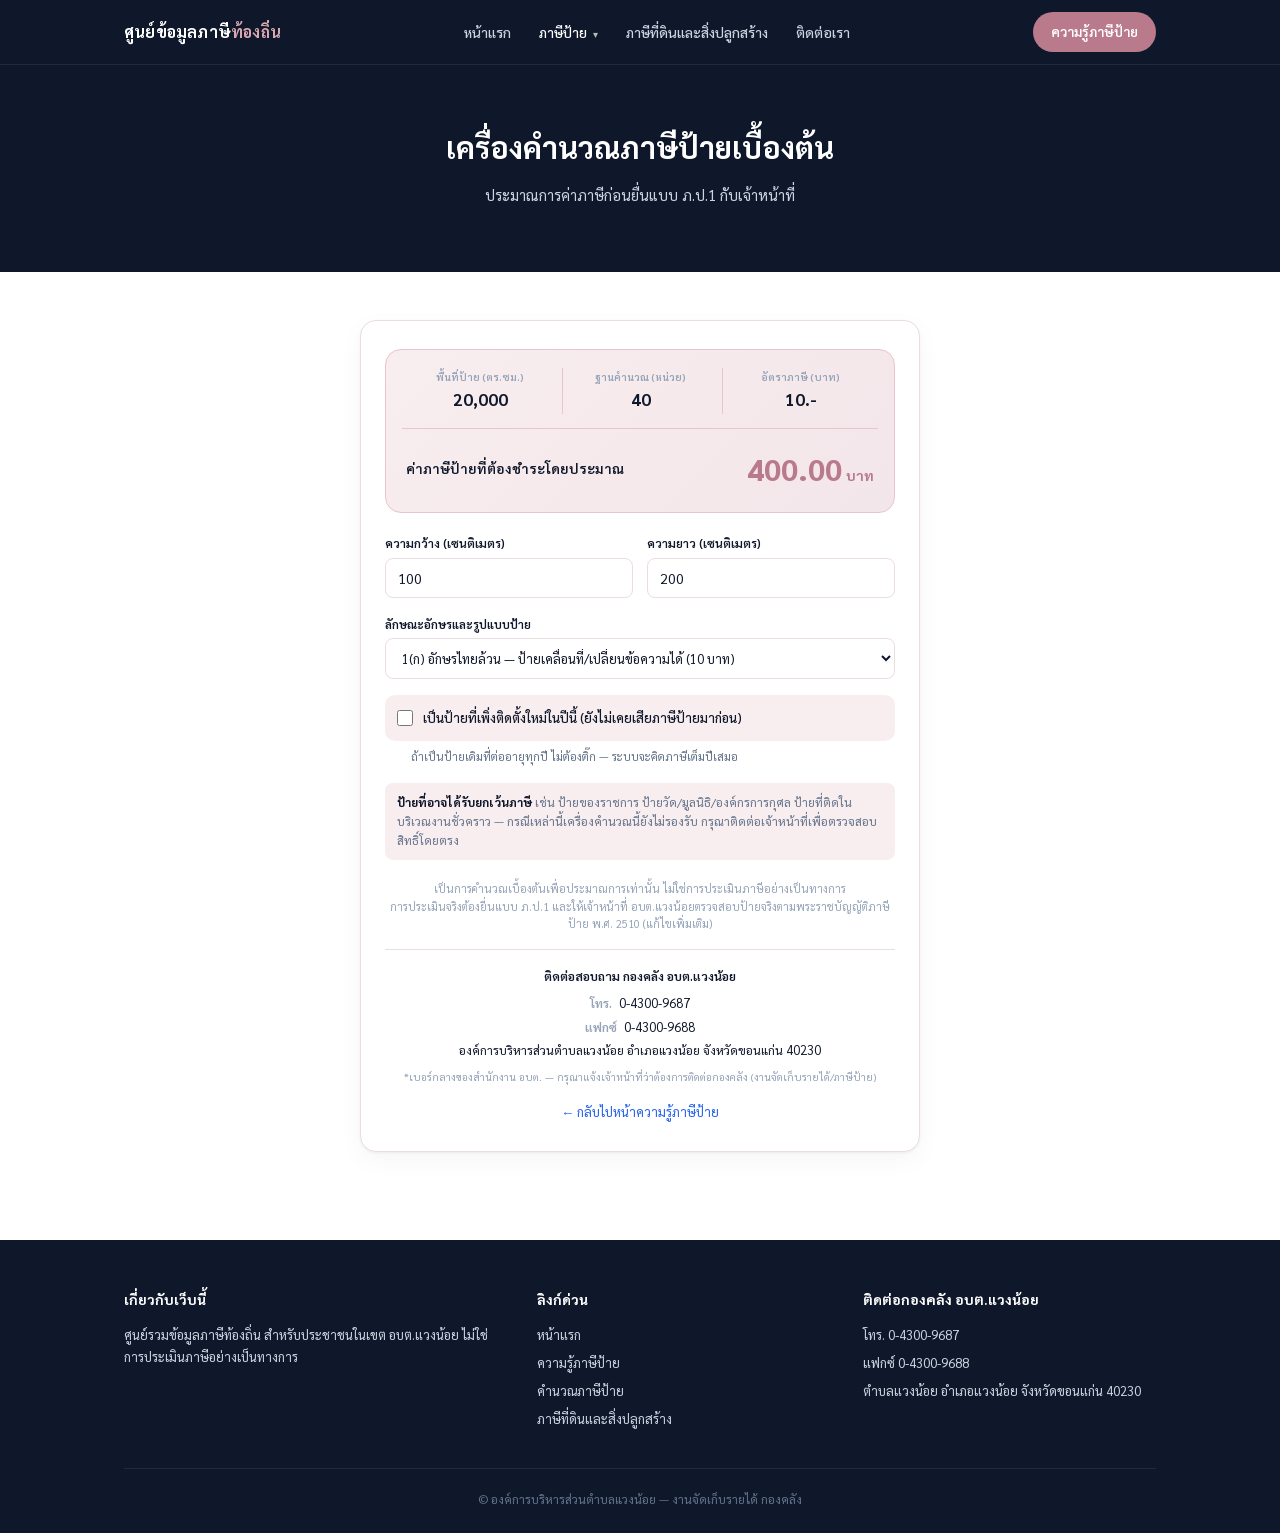
==== calculator.html @ 62ea461e "Add files via upload" ====
<!DOCTYPE html>
<html lang="th">
<head>
<meta charset="UTF-8">
<meta name="viewport" content="width=device-width, initial-scale=1.0">
<title>คำนวณภาษีป้าย | ศูนย์ข้อมูลภาษีท้องถิ่น อบต.แวงน้อย</title>
<link href="https://fonts.googleapis.com/css2?family=Sarabun:wght@300;400;500;600;700&display=swap" rel="stylesheet">
<link rel="stylesheet" href="style.css">
<style>
  .calc-wrap{padding:48px 24px 72px; display:flex; justify-content:center;}
  .calc-card{
    background:#fff; border-radius:var(--radius); border:1px solid var(--border); max-width:560px; width:100%;
    padding:28px 24px; box-shadow:0 1px 3px rgba(0,0,0,.05), 0 8px 24px rgba(0,0,0,.04);
  }
  .calc-result{
    background:linear-gradient(135deg,var(--pink-bg),#F3E6EA); border:1px solid var(--pink-light);
    border-radius:var(--radius); padding:18px 16px; margin-bottom:20px;
  }
  .calc-grid{display:grid; grid-template-columns:repeat(3,1fr); text-align:center; gap:4px;}
  .calc-grid div + div{border-left:1px solid var(--pink-light);}
  .calc-label{font-size:10.5px; color:#94a3b8; text-transform:uppercase; font-weight:600; display:block;}
  .calc-value{font-size:17px; font-weight:700; color:var(--navy);}
  .calc-hr{border:none; border-top:1px solid var(--pink-light); margin:14px 0;}
  .calc-final-row{display:flex; justify-content:space-between; align-items:center; padding:0 4px;}
  .calc-final-label{font-size:14px; font-weight:600; color:var(--navy); display:block;}
  .calc-final-note{font-size:10px; color:var(--pink); font-weight:600; display:block; margin-top:2px;}
  .calc-final-amount{font-size:30px; font-weight:800; color:var(--pink);}
  .calc-final-unit{font-size:14px; font-weight:700; color:var(--pink); margin-left:4px;}

  .calc-row2{display:grid; grid-template-columns:1fr 1fr; gap:14px; margin-bottom:16px;}
  .calc-field-label{display:block; font-size:12px; font-weight:600; color:var(--navy); margin-bottom:4px;}
  .calc-card input[type=number], .calc-card select{
    width:100%; padding:10px 12px; border:1px solid var(--border); border-radius:8px;
    font-size:14px; font-family:'Sarabun',sans-serif; color:var(--navy); background:#fff;
  }
  .calc-card select{font-size:13px;}
  .calc-card input:focus, .calc-card select:focus{outline:2px solid var(--pink); outline-offset:1px; border-color:transparent;}
  .calc-field{margin-bottom:16px;}
  .calc-error{font-size:11.5px; color:#dc2626; margin-top:4px; display:none;}

  .toggle-row{
    display:flex; align-items:center; gap:10px; background:var(--pink-bg); border-radius:10px;
    padding:12px; margin-bottom:16px;
  }
  .toggle-row input{width:16px; height:16px; margin:0; flex-shrink:0;}
  .toggle-row label{font-size:13px; font-weight:500; color:var(--navy); cursor:pointer;}
  .toggle-hint{font-size:11.5px; color:#64748b; margin:-10px 0 16px 26px;}
  #quarterField{display:none;}

  .calc-exempt{
    font-size:12px; color:#64748b; background:var(--pink-bg); border-radius:8px;
    padding:10px 12px; margin-bottom:16px; line-height:1.6;
  }
  .calc-exempt b{color:var(--navy);}
  .calc-footnote{margin-top:20px; text-align:center; font-size:11px; color:#94a3b8; line-height:1.6;}
  .calc-contact{margin-top:16px; padding-top:16px; border-top:1px solid var(--border); text-align:center;}
  .calc-contact-title{font-size:12.5px; font-weight:600; color:var(--navy); margin:0 0 6px;}
  .calc-contact-line{font-size:12.5px; color:var(--navy); margin:2px 0;}
  .calc-contact-label{font-weight:600; color:#94a3b8; margin-right:4px;}
  .calc-contact-hint{font-size:10.5px; color:#94a3b8; margin:8px 0 0; line-height:1.5;}
  .back-link{display:block; text-align:center; font-size:13px; color:var(--blue); margin-top:16px;}
</style>
</head>
<body>

<nav class="nav">
  <div class="wrap">
    <a href="index.html" class="nav-logo">ศูนย์ข้อมูลภาษี<span>ท้องถิ่น</span></a>
    <ul class="nav-links">
      <li><a href="index.html">หน้าแรก</a></li>
      <li class="nav-item">
        <a href="calculator.html" class="active">ภาษีป้าย <span class="nav-caret">▾</span></a>
        <div class="nav-dropdown">
          <a href="knowledge.html">ความรู้ภาษีป้าย</a>
          <a href="calculator.html">คำนวณภาษีป้าย</a>
        </div>
      </li>
      <li><a href="land-tax.html">ภาษีที่ดินและสิ่งปลูกสร้าง</a></li>
      <li><a href="#footer-contact">ติดต่อเรา</a></li>
    </ul>
    <a href="knowledge.html" class="nav-cta">ความรู้ภาษีป้าย</a>
  </div>
</nav>

<header class="page-header">
  <div class="wrap">
    <h1>เครื่องคำนวณภาษีป้ายเบื้องต้น</h1>
    <p>ประมาณการค่าภาษีก่อนยื่นแบบ ภ.ป.1 กับเจ้าหน้าที่</p>
  </div>
</header>

<div class="calc-wrap">
  <div class="calc-card">

    <div class="calc-result">
      <div class="calc-grid">
        <div><span class="calc-label">พื้นที่ป้าย (ตร.ซม.)</span><span class="calc-value" id="area-result">0</span></div>
        <div><span class="calc-label">ฐานคำนวณ (หน่วย)</span><span class="calc-value" id="units-result">0</span></div>
        <div><span class="calc-label">อัตราภาษี (บาท)</span><span class="calc-value"><span id="rate-result">0</span>.-</span></div>
      </div>
      <hr class="calc-hr">
      <div class="calc-final-row">
        <div>
          <span class="calc-final-label">ค่าภาษีป้ายที่ต้องชำระโดยประมาณ</span>
          <span class="calc-final-note" id="min-tax-notice" style="display:none">*เข้าเกณฑ์ภาษีขั้นต่ำ 200 บาทตามกฎหมาย</span>
        </div>
        <div style="text-align:right">
          <span class="calc-final-amount" id="final-tax">0.00</span><span class="calc-final-unit">บาท</span>
        </div>
      </div>
    </div>

    <div class="calc-row2">
      <div>
        <label class="calc-field-label" for="width">ความกว้าง (เซนติเมตร)</label>
        <input type="number" id="width" value="100" min="0" step="0.1" inputmode="decimal" oninput="calculateTax()">
      </div>
      <div>
        <label class="calc-field-label" for="length">ความยาว (เซนติเมตร)</label>
        <input type="number" id="length" value="200" min="0" step="0.1" inputmode="decimal" oninput="calculateTax()">
      </div>
    </div>
    <p class="calc-error" id="size-error">กรุณากรอกความกว้างและความยาวเป็นตัวเลขที่มากกว่า 0</p>

    <div class="calc-field">
      <label class="calc-field-label" for="category">ลักษณะอักษรและรูปแบบป้าย</label>
      <select id="category" onchange="calculateTax()">
        <option value="1_a">1(ก) อักษรไทยล้วน — ป้ายเคลื่อนที่/เปลี่ยนข้อความได้ (10 บาท)</option>
        <option value="1_b">1(ข) อักษรไทยล้วน — ป้ายนอกจาก (ก) (5 บาท)</option>
        <option value="2_a">2(ก) ไทยปนต่างประเทศ/ภาพ — ป้ายเคลื่อนที่/เปลี่ยนข้อความได้ (52 บาท)</option>
        <option value="2_b">2(ข) ไทยปนต่างประเทศ/ภาพ — ป้ายนอกจาก (ก) (26 บาท)</option>
        <option value="3_a">3(ก) ไม่มีไทย/ไทยอยู่ใต้ภาษาอื่น — ป้ายเคลื่อนที่/เปลี่ยนข้อความได้ (52 บาท)</option>
        <option value="3_b">3(ข) ไม่มีไทย/ไทยอยู่ใต้ภาษาอื่น — ป้ายนอกจาก (ก) (50 บาท)</option>
      </select>
    </div>

    <div class="toggle-row">
      <input type="checkbox" id="isNewSign" onchange="toggleQuarterField()">
      <label for="isNewSign">เป็นป้ายที่เพิ่งติดตั้งใหม่ในปีนี้ (ยังไม่เคยเสียภาษีป้ายมาก่อน)</label>
    </div>
    <p class="toggle-hint">ถ้าเป็นป้ายเดิมที่ต่ออายุทุกปี ไม่ต้องติ๊ก — ระบบจะคิดภาษีเต็มปีเสมอ</p>

    <div class="calc-field" id="quarterField">
      <label class="calc-field-label" for="quarter">ช่วงเดือนที่เริ่มติดตั้งป้าย (ปีแรกเท่านั้น)</label>
      <select id="quarter" onchange="calculateTax()">
        <option value="1.0">ม.ค. – มี.ค. (เสียภาษีเต็มปี 100%)</option>
        <option value="0.75">เม.ย. – มิ.ย. (75%)</option>
        <option value="0.50">ก.ค. – ก.ย. (50%)</option>
        <option value="0.25">ต.ค. – ธ.ค. (25%)</option>
      </select>
    </div>

    <div class="calc-exempt">
      <b>ป้ายที่อาจได้รับยกเว้นภาษี</b> เช่น ป้ายของราชการ ป้ายวัด/มูลนิธิ/องค์กรการกุศล ป้ายที่ติดในบริเวณงานชั่วคราว —
      กรณีเหล่านี้เครื่องคำนวณนี้ยังไม่รองรับ กรุณาติดต่อเจ้าหน้าที่เพื่อตรวจสอบสิทธิ์โดยตรง
    </div>

    <div class="calc-footnote">
      เป็นการคำนวณเบื้องต้นเพื่อประมาณการเท่านั้น ไม่ใช่การประเมินภาษีอย่างเป็นทางการ<br>
      การประเมินจริงต้องยื่นแบบ ภ.ป.1 และให้เจ้าหน้าที่ อบต.แวงน้อยตรวจสอบป้ายจริงตามพระราชบัญญัติภาษีป้าย พ.ศ. 2510 (แก้ไขเพิ่มเติม)
    </div>

    <div class="calc-contact">
      <p class="calc-contact-title">ติดต่อสอบถาม กองคลัง อบต.แวงน้อย</p>
      <p class="calc-contact-line"><span class="calc-contact-label">โทร.</span> 0-4300-9687</p>
      <p class="calc-contact-line"><span class="calc-contact-label">แฟกซ์</span> 0-4300-9688</p>
      <p class="calc-contact-line">องค์การบริหารส่วนตำบลแวงน้อย อำเภอแวงน้อย จังหวัดขอนแก่น 40230</p>
      <p class="calc-contact-hint">*เบอร์กลางของสำนักงาน อบต. — กรุณาแจ้งเจ้าหน้าที่ว่าต้องการติดต่อกองคลัง (งานจัดเก็บรายได้/ภาษีป้าย)</p>
    </div>

    <a href="knowledge.html" class="back-link">← กลับไปหน้าความรู้ภาษีป้าย</a>
  </div>
</div>

<footer id="footer-contact">
  <div class="wrap">
    <div class="footer-grid">
      <div class="footer-col">
        <h4>เกี่ยวกับเว็บนี้</h4>
        <p>ศูนย์รวมข้อมูลภาษีท้องถิ่น สำหรับประชาชนในเขต อบต.แวงน้อย ไม่ใช่การประเมินภาษีอย่างเป็นทางการ</p>
      </div>
      <div class="footer-col">
        <h4>ลิงก์ด่วน</h4>
        <a href="index.html">หน้าแรก</a>
        <a href="knowledge.html">ความรู้ภาษีป้าย</a>
        <a href="calculator.html">คำนวณภาษีป้าย</a>
        <a href="land-tax.html">ภาษีที่ดินและสิ่งปลูกสร้าง</a>
      </div>
      <div class="footer-col">
        <h4>ติดต่อกองคลัง อบต.แวงน้อย</h4>
        <p>โทร. 0-4300-9687</p>
        <p>แฟกซ์ 0-4300-9688</p>
        <p>ตำบลแวงน้อย อำเภอแวงน้อย จังหวัดขอนแก่น 40230</p>
      </div>
    </div>
    <div class="footer-bottom">© องค์การบริหารส่วนตำบลแวงน้อย — งานจัดเก็บรายได้ กองคลัง</div>
  </div>
</footer>

<script src="script.js"></script>
</body>
</html>
---- style.css ----
:root{
  --navy:#0F172A;
  --blue:#2563EB;
  --pink:#B97A8C;
  --pink-mid:#D8A7B1;
  --pink-light:#E8C4CC;
  --pink-bg:#F8EDEF;
  --pink-heading-on-dark:#FDF2F5;
  --text-body:#334155;
  --text-light:#CBD5E1;
  --white:#FFFFFF;
  --border:#EADDE0;
  --radius:16px;
}
*{box-sizing:border-box;}
html{scroll-behavior:smooth;}
body{
  font-family:'Sarabun',sans-serif; margin:0; color:var(--text-body);
  background:var(--white); line-height:1.7;
}
a{color:inherit; text-decoration:none;}
img{max-width:100%; display:block;}
.wrap{max-width:1080px; margin:0 auto; padding:0 24px;}

/* ---------- Nav ---------- */
.nav{
  background:var(--navy); position:sticky; top:0; z-index:50;
  border-bottom:1px solid rgba(255,255,255,.08);
}
.nav .wrap{display:flex; align-items:center; justify-content:space-between; height:64px;}
.nav-logo{color:var(--white); font-weight:700; font-size:16px; letter-spacing:.2px;}
.nav-logo span{color:var(--pink-mid);}
.nav-links{display:flex; gap:28px; list-style:none; margin:0; padding:0;}
.nav-links a{color:var(--text-light); font-size:14px; font-weight:500; transition:color .15s;}
.nav-links a:hover, .nav-links a.active{color:var(--white);}
.nav-cta{
  background:var(--pink); color:var(--white); padding:9px 18px; border-radius:999px;
  font-size:13.5px; font-weight:600; white-space:nowrap;
}
.nav-cta:hover{background:var(--pink-mid); color:var(--white);}

.nav-item{position:relative;}
.nav-caret{font-size:10px; margin-left:3px; opacity:.7;}
.nav-dropdown{
  display:none; position:absolute; top:100%; left:0; margin-top:10px;
  background:#1E293B; border:1px solid rgba(255,255,255,.1); border-radius:10px;
  padding:6px; min-width:190px; box-shadow:0 16px 32px rgba(0,0,0,.35); z-index:60;
}
.nav-item:hover .nav-dropdown{display:block;}
.nav-dropdown a{display:block; padding:9px 12px; border-radius:7px; font-size:13.5px; color:var(--text-light);}
.nav-dropdown a:hover{background:rgba(255,255,255,.07); color:var(--white);}

/* ---------- Category cards (home) ---------- */
.cat-grid{display:grid; grid-template-columns:1fr 1fr; gap:22px;}
.cat-card{
  background:var(--white); border:1px solid var(--border); border-radius:20px; padding:32px 28px;
  box-shadow:0 1px 2px rgba(0,0,0,.03); transition:transform .15s, box-shadow .15s;
}
.cat-card:hover{transform:translateY(-3px); box-shadow:0 12px 28px rgba(0,0,0,.08);}
.cat-card .icon{
  width:50px; height:50px; border-radius:14px; background:var(--pink-bg); color:var(--pink);
  display:flex; align-items:center; justify-content:center; font-size:24px; margin-bottom:18px;
}
.cat-card h3{font-size:19px; font-weight:700; color:var(--navy); margin:0 0 8px;}
.cat-card p{font-size:14px; color:var(--text-body); margin:0 0 20px;}
.cat-card .btn-row{gap:10px;}
.cat-card .btn{padding:10px 18px; font-size:13.5px;}

/* ---------- Buttons ---------- */
.btn{
  display:inline-block; padding:13px 26px; border-radius:10px; font-size:14.5px; font-weight:600;
  transition:transform .15s, box-shadow .15s;
}
.btn:hover{transform:translateY(-1px);}
.btn-primary{background:var(--blue); color:var(--white);}
.btn-primary:hover{box-shadow:0 8px 20px rgba(37,99,235,.28); color:var(--white);}
.btn-pink{background:var(--pink); color:var(--white);}
.btn-pink:hover{box-shadow:0 8px 20px rgba(185,122,138,.35); color:var(--white);}
.btn-outline{background:transparent; color:var(--white); border:1.5px solid rgba(255,255,255,.5);}
.btn-outline:hover{background:rgba(255,255,255,.08); color:var(--white);}
.btn-row{display:flex; gap:14px; flex-wrap:wrap;}

/* ---------- Hero ---------- */
.hero{
  background:linear-gradient(160deg,var(--navy) 0%, #1E293B 60%, #2A2140 100%);
  position:relative; overflow:hidden; padding:72px 0 88px;
}
.hero::after{
  content:""; position:absolute; right:-120px; top:-120px; width:420px; height:420px;
  background:radial-gradient(circle, rgba(185,122,138,.35), transparent 70%); border-radius:50%;
}
.hero .wrap{position:relative; z-index:1; text-align:center; max-width:720px;}
.eyebrow{
  display:inline-block; background:rgba(185,122,138,.18); color:var(--pink-light);
  font-size:12.5px; font-weight:600; padding:6px 14px; border-radius:999px; margin-bottom:18px;
  border:1px solid rgba(185,122,138,.3);
}
.hero h1{
  color:var(--white); font-size:38px; font-weight:700; line-height:1.35; margin:0 0 16px;
}
.hero h1 .accent{color:var(--pink-light);}
.hero p{color:var(--text-light); font-size:16px; margin:0 0 32px;}
.hero .btn-row{justify-content:center;}

/* page header (non-home pages) */
.page-header{background:var(--navy); padding:56px 0 64px; text-align:center;}
.page-header h1{color:var(--white); font-size:30px; font-weight:700; margin:0 0 10px;}
.page-header p{color:var(--text-light); font-size:15px; margin:0; max-width:560px; margin:0 auto;}

/* ---------- Sections ---------- */
section{padding:64px 0;}
section.alt{background:var(--pink-bg);}
.section-title{font-size:24px; font-weight:700; color:var(--navy); margin:0 0 8px;}
.section-sub{color:var(--text-body); font-size:14.5px; margin:0 0 32px; max-width:620px;}

/* card grid on home */
.card-grid{display:grid; grid-template-columns:repeat(3,1fr); gap:20px;}
.card{
  background:var(--white); border:1px solid var(--border); border-radius:var(--radius);
  padding:26px 22px; box-shadow:0 1px 2px rgba(0,0,0,.03);
}
.card .icon{
  width:42px; height:42px; border-radius:12px; background:var(--pink-bg); color:var(--pink);
  display:flex; align-items:center; justify-content:center; font-size:20px; margin-bottom:14px;
}
.card h3{font-size:16px; font-weight:700; color:var(--navy); margin:0 0 6px;}
.card p{font-size:13.5px; color:var(--text-body); margin:0;}

/* closing band */
.band{
  background:var(--pink-bg); text-align:center; padding:56px 24px; border-radius:var(--radius);
  margin:0 24px;
}
.band-dark{background:var(--navy);}
.band h2{font-size:22px; font-weight:700; color:var(--navy); margin:0 0 10px;}
.band-dark h2{color:var(--white);}
.band p{color:var(--text-body); font-size:14.5px; margin:0 0 24px;}
.band-dark p{color:var(--text-light);}

/* ---------- Type cards (knowledge page) ---------- */
.type-grid{display:grid; grid-template-columns:repeat(3,1fr); gap:18px;}
.type-card{
  background:var(--white); border:1px solid var(--border); border-radius:var(--radius); padding:22px;
}
.type-card .num{
  display:inline-flex; width:30px; height:30px; border-radius:8px; background:var(--navy); color:var(--white);
  align-items:center; justify-content:center; font-size:13px; font-weight:700; margin-bottom:12px;
}
.type-card h3{font-size:15.5px; font-weight:700; color:var(--navy); margin:0 0 8px;}
.type-card p{font-size:13px; color:var(--text-body); margin:0 0 14px;}
.rate-row{display:flex; justify-content:space-between; font-size:12.5px; padding:6px 0; border-top:1px dashed var(--border);}
.rate-row b{color:var(--pink);}

.callout{
  background:var(--pink-bg); border:1px solid var(--pink-light); border-radius:12px; padding:16px 18px;
  font-size:13.5px; color:var(--text-body); margin:24px 0;
}
.callout b{color:var(--navy);}
.warn{
  background:#FDF2F2; border:1px solid var(--pink-mid); border-left:4px solid var(--pink);
  border-radius:10px; padding:16px 18px; font-size:13.5px; margin:20px 0;
}

table{width:100%; border-collapse:collapse; font-size:13.5px; margin:12px 0 20px;}
th,td{padding:10px 14px; border-bottom:1px solid var(--border); text-align:left;}
th{background:var(--pink-bg); color:var(--navy); font-weight:600;}

.example-box{
  background:var(--navy); color:var(--white); border-radius:12px; padding:20px 22px; font-size:13.5px;
  margin:16px 0 24px;
}
.example-box .line{padding:3px 0; color:var(--text-light);}
.example-box .result{color:var(--pink-light); font-weight:700; font-size:15px;}

.checklist{list-style:none; margin:0; padding:0;}
.checklist li{
  padding:10px 0 10px 30px; position:relative; font-size:14px; border-bottom:1px solid var(--border);
}
.checklist li::before{
  content:""; position:absolute; left:0; top:13px; width:16px; height:16px; border-radius:5px;
  border:1.5px solid var(--pink); background:var(--pink-bg);
}
.footnote{font-size:12px; color:#94a3b8; margin-top:10px;}

/* ---------- Footer ---------- */
footer{background:var(--navy); padding:48px 0 24px; margin-top:16px;}
.footer-grid{display:grid; grid-template-columns:1.3fr 1fr 1fr; gap:32px; margin-bottom:32px;}
.footer-col h4{color:var(--white); font-size:14px; font-weight:700; margin:0 0 12px;}
.footer-col p, .footer-col a{color:var(--text-light); font-size:13px; margin:0 0 6px; display:block;}
.footer-col a:hover{color:var(--pink-light);}
.footer-bottom{
  border-top:1px solid rgba(255,255,255,.08); text-align:center; padding-top:20px;
  color:#64748b; font-size:12px;
}

@media(max-width:820px){
  .card-grid, .type-grid{grid-template-columns:1fr;}
  .cat-grid{grid-template-columns:1fr;}
  .footer-grid{grid-template-columns:1fr; gap:24px;}
  .nav-links{display:none;}
  .hero h1{font-size:28px;}
}

/* ---------- Searchable data table (land tax page) ---------- */
.table-tools{display:flex; gap:12px; flex-wrap:wrap; margin-bottom:18px;}
.table-tools input, .table-tools select{
  padding:10px 14px; border:1px solid var(--border); border-radius:10px; font-size:13.5px;
  font-family:'Sarabun',sans-serif; color:var(--navy); background:#fff;
}
.table-tools input{flex:1; min-width:200px;}
.table-tools input:focus, .table-tools select:focus{outline:2px solid var(--pink); outline-offset:1px; border-color:transparent;}
.table-count{font-size:12.5px; color:#94a3b8; margin-bottom:10px;}

.data-table-wrap{
  max-height:520px; overflow-y:auto; border:1px solid var(--border); border-radius:14px;
}
.data-table{width:100%; border-collapse:collapse; font-size:13.5px;}
.data-table thead th{
  position:sticky; top:0; background:var(--navy); color:var(--white); font-weight:600;
  padding:12px 16px; text-align:left; z-index:2;
}
.data-table td{padding:11px 16px; border-bottom:1px solid var(--border);}
.data-table tbody tr:nth-child(even){background:var(--pink-bg);}
.data-table tbody tr:hover{background:var(--pink-light);}
.data-table td.num{text-align:right; font-weight:600; color:var(--navy); white-space:nowrap;}
.data-table td.code{color:#94a3b8; font-size:12.5px;}
.no-results{padding:24px; text-align:center; color:#94a3b8; font-size:13.5px; display:none;}

.dep-table th, .dep-table td{text-align:center;}
.dep-table td:first-child, .dep-table th:first-child{text-align:left;}
.dep-cap{color:var(--pink); font-weight:700;}

.source-note{
  font-size:12px; color:#94a3b8; margin-top:12px; padding-top:12px; border-top:1px dashed var(--border);
  line-height:1.6;
}
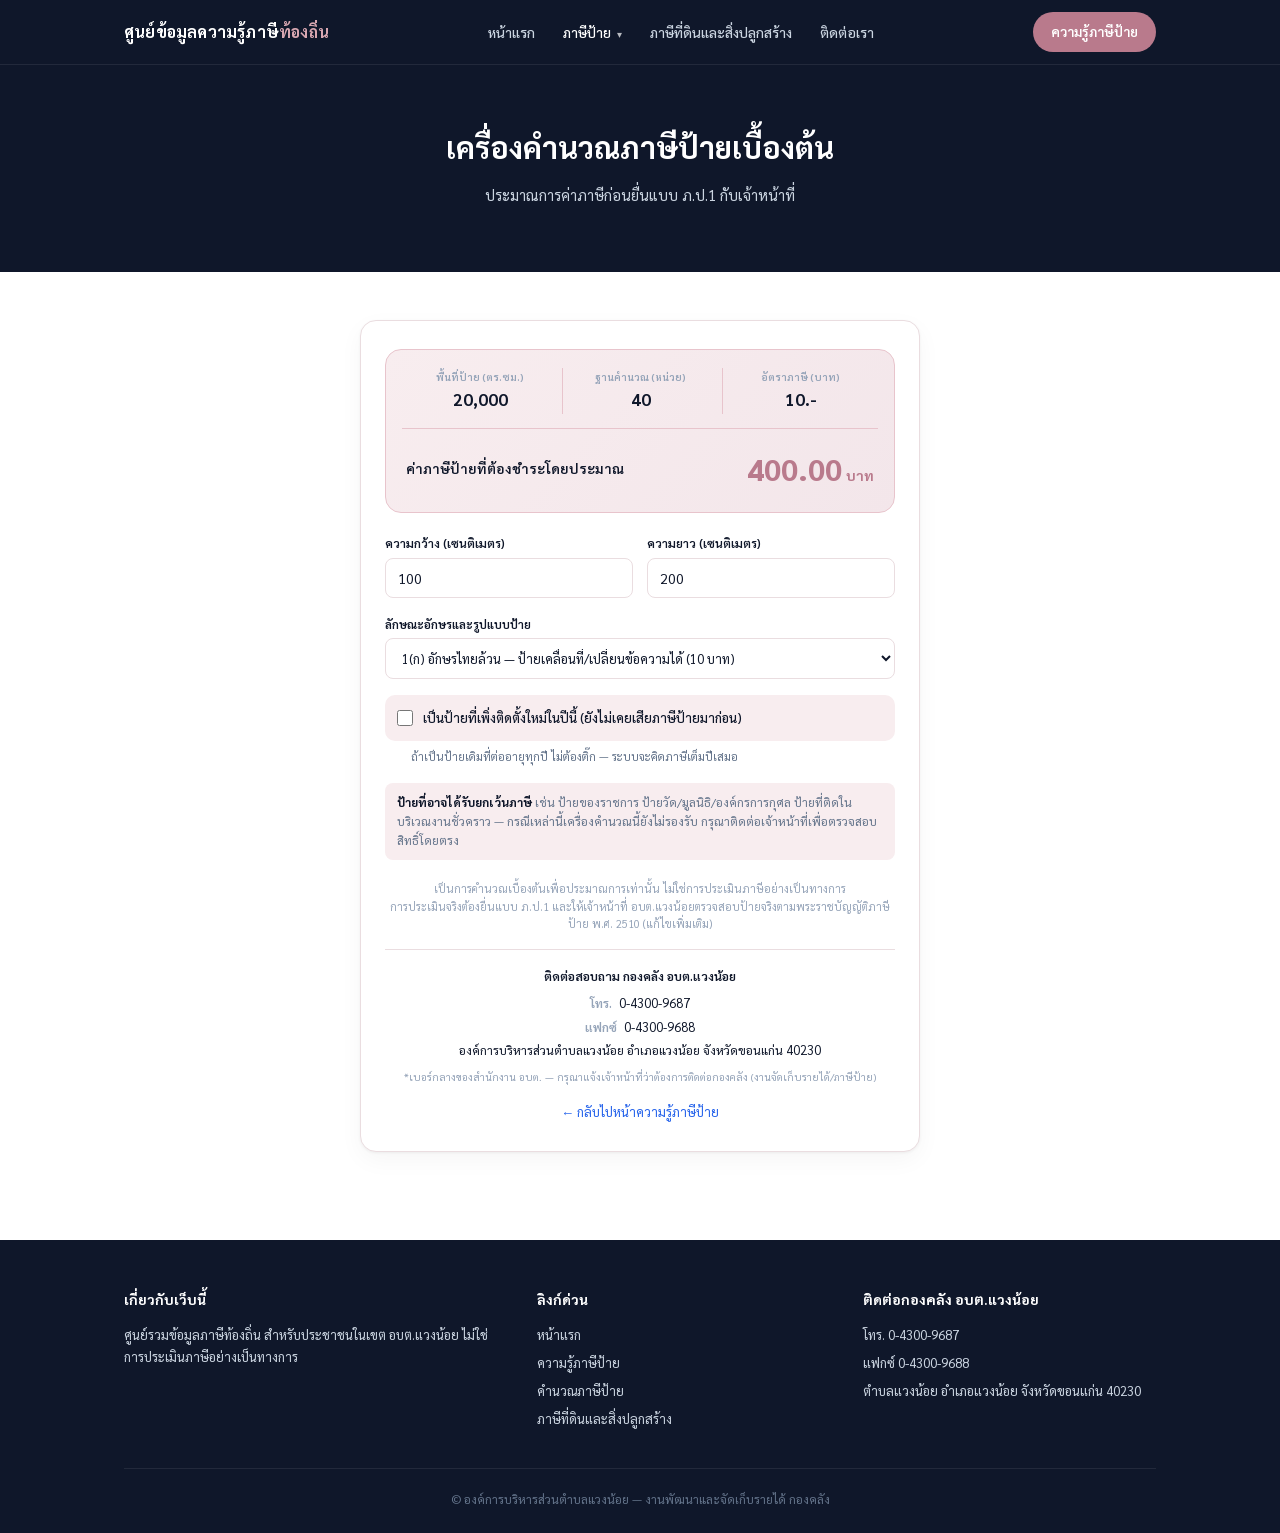
==== commit 9bb15ddd: "Add files via upload" ====
--- a/calculator.html
+++ b/calculator.html
@@ -65,7 +65,7 @@
 
 <nav class="nav">
   <div class="wrap">
-    <a href="index.html" class="nav-logo">ศูนย์ข้อมูลภาษี<span>ท้องถิ่น</span></a>
+    <a href="index.html" class="nav-logo">ศูนย์ข้อมูลความรู้ภาษี<span>ท้องถิ่น</span></a>
     <ul class="nav-links">
       <li><a href="index.html">หน้าแรก</a></li>
       <li class="nav-item">
@@ -193,7 +193,7 @@
         <p>ตำบลแวงน้อย อำเภอแวงน้อย จังหวัดขอนแก่น 40230</p>
       </div>
     </div>
-    <div class="footer-bottom">© องค์การบริหารส่วนตำบลแวงน้อย — งานจัดเก็บรายได้ กองคลัง</div>
+    <div class="footer-bottom">© องค์การบริหารส่วนตำบลแวงน้อย — งานพัฒนาและจัดเก็บรายได้ กองคลัง</div>
   </div>
 </footer>
 
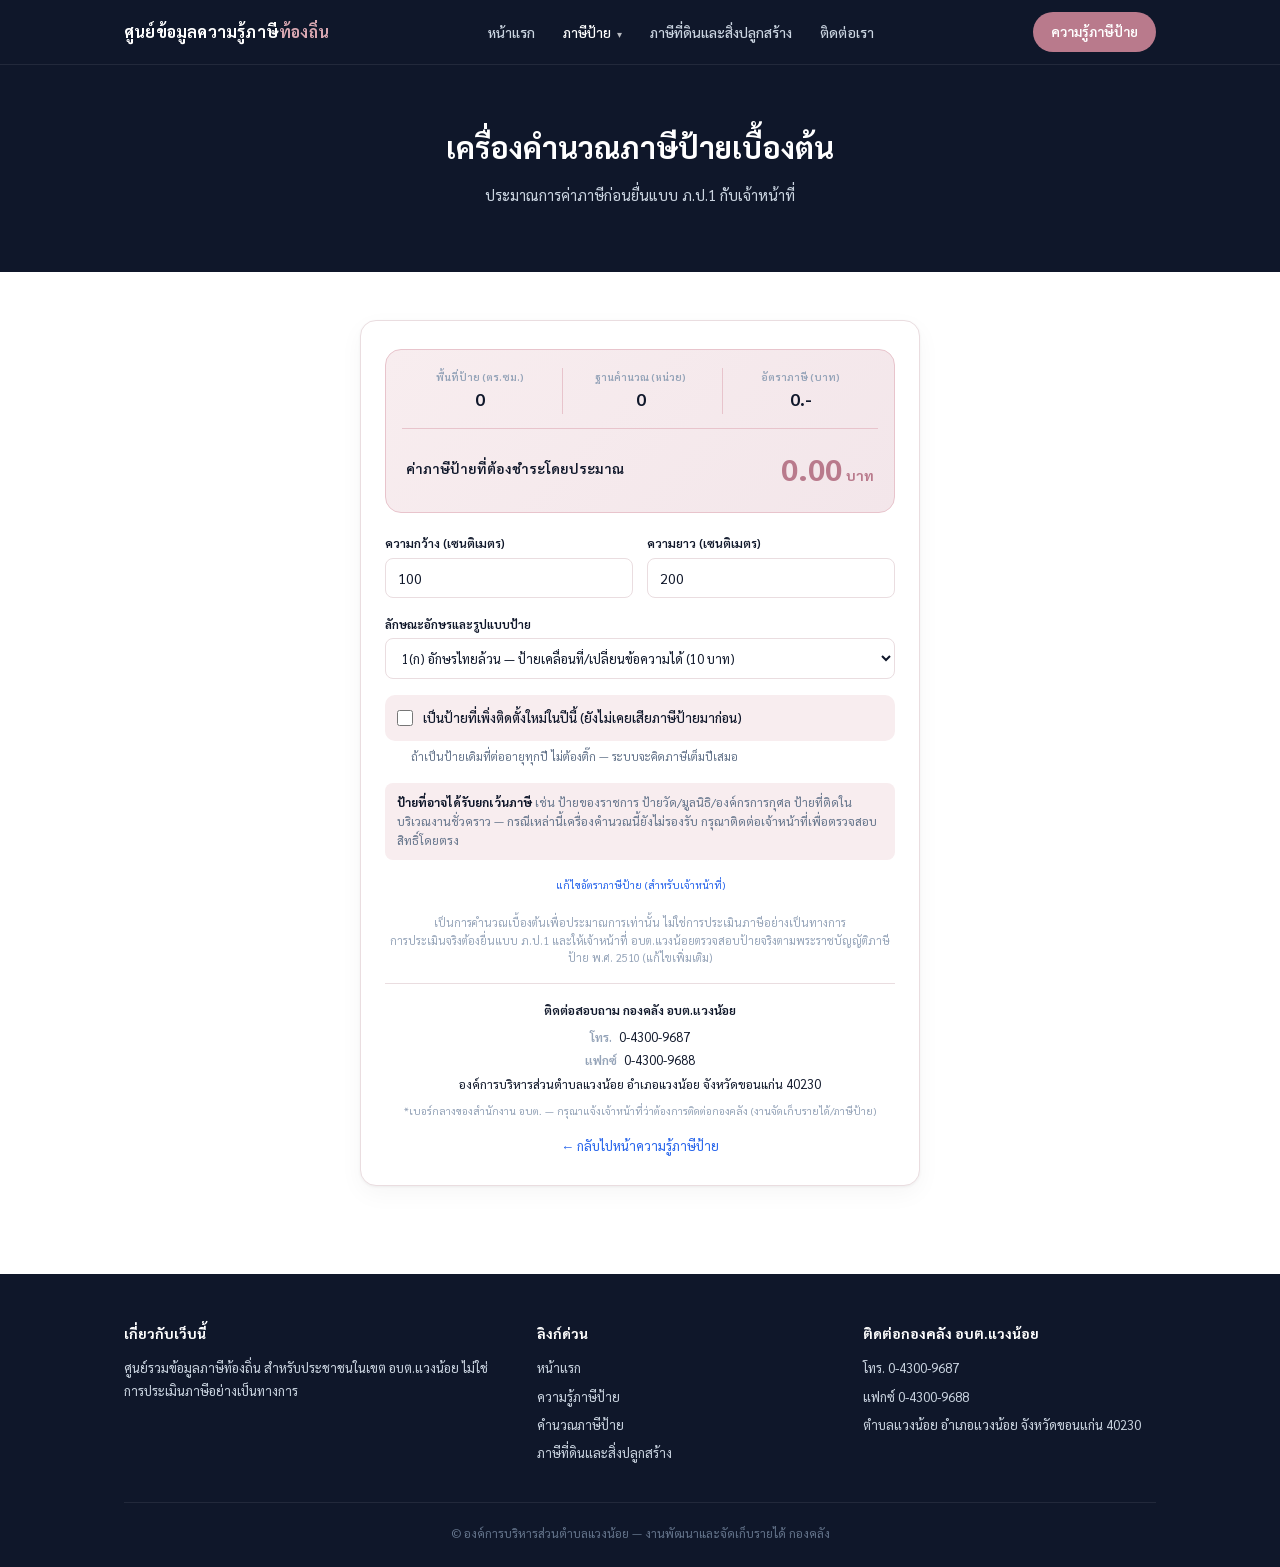
==== commit 849cb432: "Rename calculator (1).html to calculator.html" ====
--- a/calculator.html
+++ b/calculator.html
@@ -102,7 +102,7 @@
       <div class="calc-final-row">
         <div>
           <span class="calc-final-label">ค่าภาษีป้ายที่ต้องชำระโดยประมาณ</span>
-          <span class="calc-final-note" id="min-tax-notice" style="display:none">*เข้าเกณฑ์ภาษีขั้นต่ำ 200 บาทตามกฎหมาย</span>
+          <span class="calc-final-note" id="min-tax-notice" style="display:none">*เข้าเกณฑ์ภาษีขั้นต่ำ <span id="min-tax-amount">200</span> บาทตามกฎหมาย</span>
         </div>
         <div style="text-align:right">
           <span class="calc-final-amount" id="final-tax">0.00</span><span class="calc-final-unit">บาท</span>
@@ -155,6 +155,11 @@
       กรณีเหล่านี้เครื่องคำนวณนี้ยังไม่รองรับ กรุณาติดต่อเจ้าหน้าที่เพื่อตรวจสอบสิทธิ์โดยตรง
     </div>
 
+    <p id="rate-source-status" style="font-size:10.5px; color:#94a3b8; text-align:center; margin:0 0 6px;"></p>
+    <p style="font-size:10.5px; text-align:center; margin:0 0 10px;">
+      <a href="https://docs.google.com/spreadsheets/d/1I691xwuZc-AxHLhSu6UaioMpc_WHT4ZuxGHaZaCvfWA/edit" target="_blank" rel="noopener" style="color:var(--blue)">แก้ไขอัตราภาษีป้าย (สำหรับเจ้าหน้าที่)</a>
+    </p>
+
     <div class="calc-footnote">
       เป็นการคำนวณเบื้องต้นเพื่อประมาณการเท่านั้น ไม่ใช่การประเมินภาษีอย่างเป็นทางการ<br>
       การประเมินจริงต้องยื่นแบบ ภ.ป.1 และให้เจ้าหน้าที่ อบต.แวงน้อยตรวจสอบป้ายจริงตามพระราชบัญญัติภาษีป้าย พ.ศ. 2510 (แก้ไขเพิ่มเติม)
